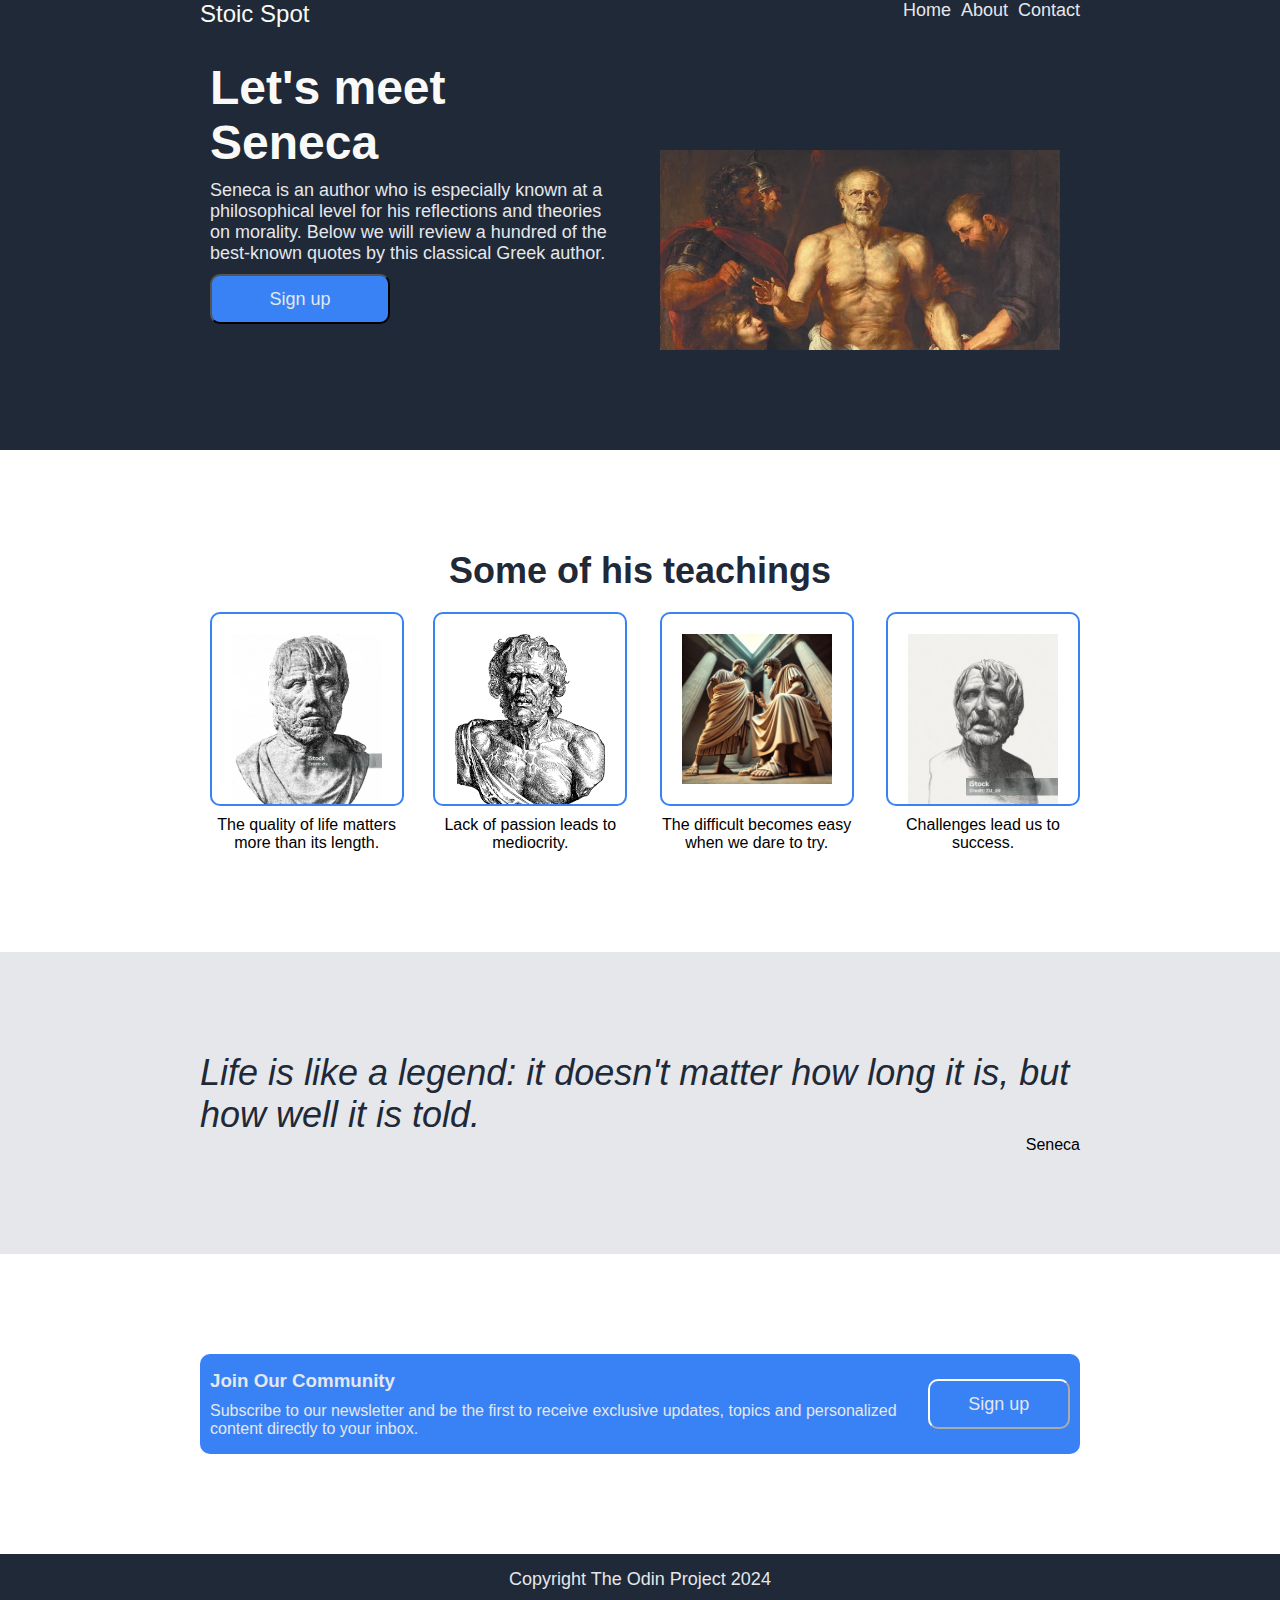
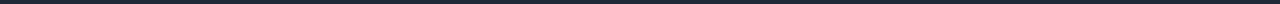
==== index.html @ 5e7c4a01 "This is my landing page project" ====
<!DOCTYPE html>
<html lang="en">
    <head>
        <meta charset="utc-8">
        <title>Stoic Spot</title>
        <link rel="stylesheet" href="style.css">
    </head>
    <body>
        <header class="container">
            <div class="logo">Stoic Spot</div>
            <div class="container-a"> 
                <a href="" class="box">Home</a>
                <a href="" class="box">About</a>
                <a href="" class="box">Contact</a>
            </div>
           
        </header>
        <div class="container-1">
            <div class="container-b">
                <h1 class="titulo">Let's meet Seneca</h1>
                <p class="info">Seneca is an author who is especially known at a philosophical level for his reflections and theories on morality. Below we will review a hundred of the best-known quotes by this classical Greek author.</p>
                <button class="signup">Sign up</button>
            </div>
         
            <img src="image2.webp" alt="fullmoon" class="imagen">
        </div>

        <div class="container-2">
            <h2 class="titulo1">Some of his teachings</h2>
            <div class="container-c">
                <div class="container-c1">
                    <div class="box-1"><img src="sene1.webp"></div><p class="learn">The quality of life matters more than its length.</p>
                </div>
                <div class="container-c1">
                    <div class="box-1"><img src="sene2.webp"></div><p class="learn">Lack of passion leads to mediocrity.</p>
                </div>
                <div class="container-c1">
                    <div class="box-1"><img src="sene3.jpg"></div><p class="learn">The difficult becomes easy when we dare to try.</p>
                </div>
                <div class="container-c1">
                    <div class="box-1"><img src="sene4.webp"></div><p class="learn">Challenges lead us to success.</p>
                </div>
               
            </div>
           
        </div>
        <div class="container-3">
            <p class="quote">Life is like a legend: it doesn't matter how long it is, but how well it is told.</p>
            <p class="autor">Seneca</p>
        </div>

        
            <div class="container-4">
                <div class="container-d">
                    <div class="container-d1">
                        <h3 class="titulo2">Join Our Community</h3>
                        <p class="aviso">Subscribe to our newsletter and be the first to receive exclusive updates, topics and personalized content directly to your inbox.</p>
                    </div>
                    <button class="signup2">Sign up</button>
                </div>
                    
            </div>
               
            
            </div>

        <footer class="container-5">
            <p class="message">Copyright The Odin Project 2024</p>
        </footer>
    </body>
</html>
---- style.css ----
* {
    padding: 0;
    margin: 0;
    font-family: 'Roboto', sans-serif; 
}

.container, .container-1, .container-5 {
    background: #1f2937;
}

.container-2, .container-4 {
    background: #fff;
}

.container-3 {
    background: #e5e7eb;
}

.container {
    display: flex;
    justify-content: space-between;
    height: 50px;
    padding: 0 200px;
    gap: 10px;  
    flex-wrap: wrap;
    min-height: 50px;
}

.container-1 {
    display: flex;
    min-height: 400px;
    justify-content: center;
    gap: 20px;
    padding: 0 200px;
    flex-wrap: wrap;
}

.container-2 {
    display: flex;
    justify-content: center;
    flex-direction: column;
    gap: 20px;
    padding: 100px 200px;
    flex-wrap: wrap;
    text-align: center;
}

.container-3 {
    display: flex;
    justify-content: center;
    flex-direction: column;
    padding: 100px 200px;
    flex-wrap: wrap;
}

.container-4 {
    display: flex;
    min-height: 100px;
    justify-content: center;
    padding: 100px 200px;
}

.container-5 {
    display: flex;
    min-height: 50px;
    justify-content: center;
}

.container-a {
    display: flex;
    gap: 10px;
    justify-content: flex-end;
    flex-wrap: wrap;
    aspect-ratio: 1 / 1;
}

.container-b {
    display: flex;
    flex: 1;
    padding: 10px;
    text-align: start;
    flex-direction: column;
    gap: 10px;
    flex-wrap: wrap;
}

.container-c {
    display: flex;
    gap: 20px;
    justify-content: space-around;
   flex-wrap: nowrap;
}
@media (max-width: 900px) {
    .container-c {
        flex-wrap: wrap; 
    }
}

.container-c1 {
    display: flex;
    flex-direction: column;
    gap:10px;
    flex-wrap: wrap;
    align-items: center;
    justify-content: center;

}

.container-d {
    display: flex;
    background: #3882f6;
    width: 900px;
    gap: 10px;
    border-radius: 10px;
    justify-content: space-evenly;
    padding: 10px;  
}

.container-d1 {
    display: flex;
    color: #e5e7eb;
    flex-direction: column;
    align-self: center;
    gap: 10px;
}

.box-1 {
    border: 2px solid #3882f6;
    width: 150px;
    overflow: hidden;
    height: auto;
    aspect-ratio: 1 / 1;
    border-radius: 10px;
    padding: 20px;
}

.titulo {
    font-size: 48px;
    color: #f9faf8;
    font-weight: 900;
}

.titulo1 {
    font-size: 36px;
    color: #1f2937;
    font-weight: 900;
}

.logo {
    font-size: 24px;
    color: #f9faf8;
    aspect-ratio: 1 / 1;
}

.box, .info, .message {
    font-size: 18px;
    color: #e5e7eb;
    text-decoration: none;
}

.signup, .signup2 {
    display: flex;
    justify-content: center;
    align-items: center;
    background-color: #3882f6;
    font-size: 18px;
    color: #e5e7eb;
    width: 180px;
    height: 50px;
    border-radius: 10px;
    cursor: pointer;
}

.signup {
    border-color: black;
    margin-bottom: 20px;
}

.signup2 {
    border-color: white;
    float: right;
    align-self: center;
}

.imagen {
    height: 200px;
    width: 300px;
    align-self: center;
    flex: 1;
    padding: 20px;
}

.quote {
    font-size: 36px;
    font-style: italic;
    font-weight: 300;
    color: #1f2937;  
    align-self: flex-start;
}

.autor {
    align-self: flex-end;
}

.message {
    align-content: center;
}

.titulo2, .aviso {
    align-self: flex-start;
}

img {
    max-width: 100%; 
    height: auto; 
}

.learn{
    flex-wrap: wrap;
    justify-self: center;

}
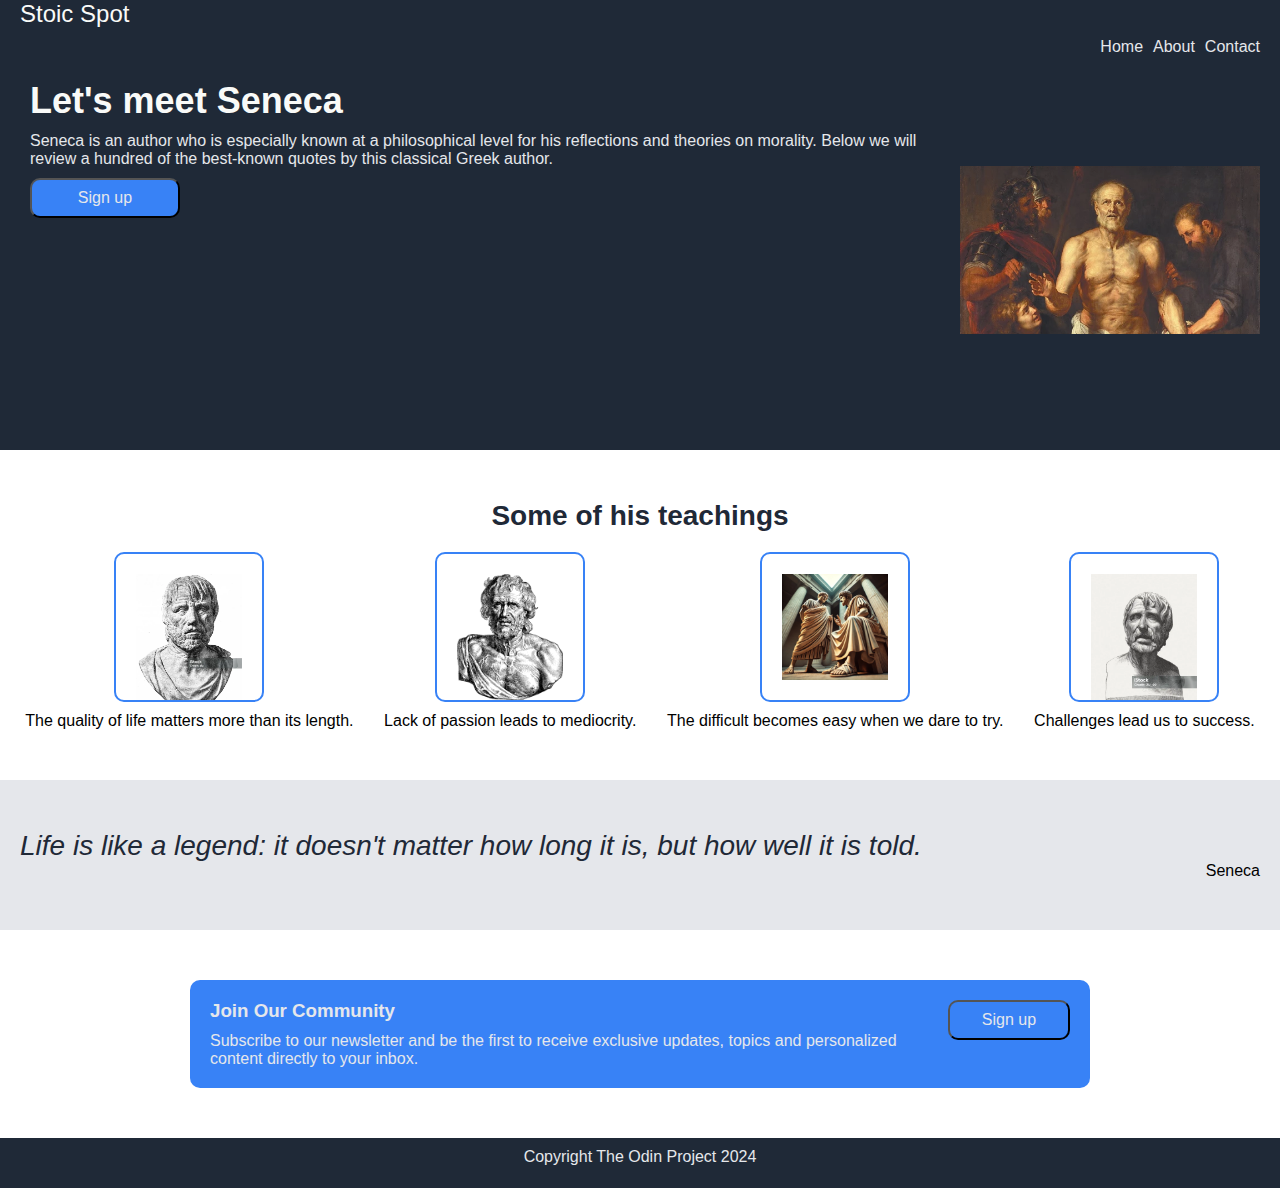
==== commit 6cb31550: "A little change on the css to get more responsive on mobile" ====
--- a/index.html
+++ b/index.html
@@ -67,5 +67,6 @@
         <footer class="container-5">
             <p class="message">Copyright The Odin Project 2024</p>
         </footer>
+   
     </body>
 </html>--- a/style.css
+++ b/style.css
@@ -2,6 +2,7 @@
     padding: 0;
     margin: 0;
     font-family: 'Roboto', sans-serif; 
+    box-sizing: border-box;
 }
 
 .container, .container-1, .container-5 {
@@ -20,7 +21,7 @@
     display: flex;
     justify-content: space-between;
     height: 50px;
-    padding: 0 200px;
+    padding: 0 20px;
     gap: 10px;  
     flex-wrap: wrap;
     min-height: 50px;
@@ -31,7 +32,7 @@
     min-height: 400px;
     justify-content: center;
     gap: 20px;
-    padding: 0 200px;
+    padding: 20px;
     flex-wrap: wrap;
 }
 
@@ -40,8 +41,7 @@
     justify-content: center;
     flex-direction: column;
     gap: 20px;
-    padding: 100px 200px;
-    flex-wrap: wrap;
+    padding: 50px 20px;
     text-align: center;
 }
 
@@ -49,21 +49,21 @@
     display: flex;
     justify-content: center;
     flex-direction: column;
-    padding: 100px 200px;
-    flex-wrap: wrap;
+    padding: 50px 20px;
 }
 
 .container-4 {
     display: flex;
     min-height: 100px;
     justify-content: center;
-    padding: 100px 200px;
+    padding: 50px 20px;
 }
 
 .container-5 {
     display: flex;
     min-height: 50px;
     justify-content: center;
+    padding: 10px;
 }
 
 .container-a {
@@ -71,7 +71,7 @@
     gap: 10px;
     justify-content: flex-end;
     flex-wrap: wrap;
-    aspect-ratio: 1 / 1;
+    width: 100%;
 }
 
 .container-b {
@@ -88,40 +88,35 @@
     display: flex;
     gap: 20px;
     justify-content: space-around;
-   flex-wrap: nowrap;
-}
-@media (max-width: 900px) {
-    .container-c {
-        flex-wrap: wrap; 
-    }
+    flex-wrap: wrap;
 }
 
 .container-c1 {
     display: flex;
     flex-direction: column;
-    gap:10px;
+    gap: 10px;
     flex-wrap: wrap;
     align-items: center;
     justify-content: center;
-
 }
 
 .container-d {
     display: flex;
     background: #3882f6;
-    width: 900px;
+    width: 100%;
+    max-width: 900px;
     gap: 10px;
     border-radius: 10px;
     justify-content: space-evenly;
-    padding: 10px;  
+    padding: 20px;
 }
 
 .container-d1 {
     display: flex;
     color: #e5e7eb;
     flex-direction: column;
-    align-self: center;
-    gap: 10px;
+    gap: 10px;
+    align-items: flex-start;
 }
 
 .box-1 {
@@ -135,13 +130,13 @@
 }
 
 .titulo {
-    font-size: 48px;
+    font-size: 36px;
     color: #f9faf8;
     font-weight: 900;
 }
 
 .titulo1 {
-    font-size: 36px;
+    font-size: 28px;
     color: #1f2937;
     font-weight: 900;
 }
@@ -149,11 +144,10 @@
 .logo {
     font-size: 24px;
     color: #f9faf8;
-    aspect-ratio: 1 / 1;
 }
 
 .box, .info, .message {
-    font-size: 18px;
+    font-size: 16px;
     color: #e5e7eb;
     text-decoration: none;
 }
@@ -163,38 +157,30 @@
     justify-content: center;
     align-items: center;
     background-color: #3882f6;
-    font-size: 18px;
-    color: #e5e7eb;
-    width: 180px;
-    height: 50px;
+    font-size: 16px;
+    color: #e5e7eb;
+    width: 150px;
+    height: 40px;
     border-radius: 10px;
     cursor: pointer;
 }
 
 .signup {
-    border-color: black;
     margin-bottom: 20px;
 }
 
-.signup2 {
-    border-color: white;
-    float: right;
+.imagen {
+    width: 100%;
+    max-width: 300px;
+    height: auto;
     align-self: center;
 }
 
-.imagen {
-    height: 200px;
-    width: 300px;
-    align-self: center;
-    flex: 1;
-    padding: 20px;
-}
-
 .quote {
-    font-size: 36px;
+    font-size: 28px;
     font-style: italic;
     font-weight: 300;
-    color: #1f2937;  
+    color: #1f2937;
     align-self: flex-start;
 }
 
@@ -202,23 +188,56 @@
     align-self: flex-end;
 }
 
-.message {
-    align-content: center;
-}
-
 .titulo2, .aviso {
     align-self: flex-start;
+    color: #e5e7eb;
 }
 
 img {
     max-width: 100%; 
-    height: auto; 
-}
-
-.learn{
-    flex-wrap: wrap;
-    justify-self: center;
-
-}
-
-
+    height: auto;
+}
+
+.learn {
+    text-align: center;
+    flex-wrap: wrap;
+}
+
+@media (max-width: 600px) {
+    .container {
+        padding: 10px;
+    }
+
+    .container-1, .container-2, .container-3, .container-4 {
+        padding: 20px 10px;
+    }
+
+    .titulo {
+        font-size: 24px;
+    }
+
+    .titulo1, .titulo2 {
+        font-size: 22px;
+    }
+
+    .box-1 {
+        width: 120px;
+    }
+
+    .signup, .signup2 {
+        width: 130px;
+        height: 40px;
+    }
+
+    .logo {
+        font-size: 18px;
+    }
+
+    .quote {
+        font-size: 20px;
+    }
+
+    .container-d {
+        padding: 10px;
+    }
+}
